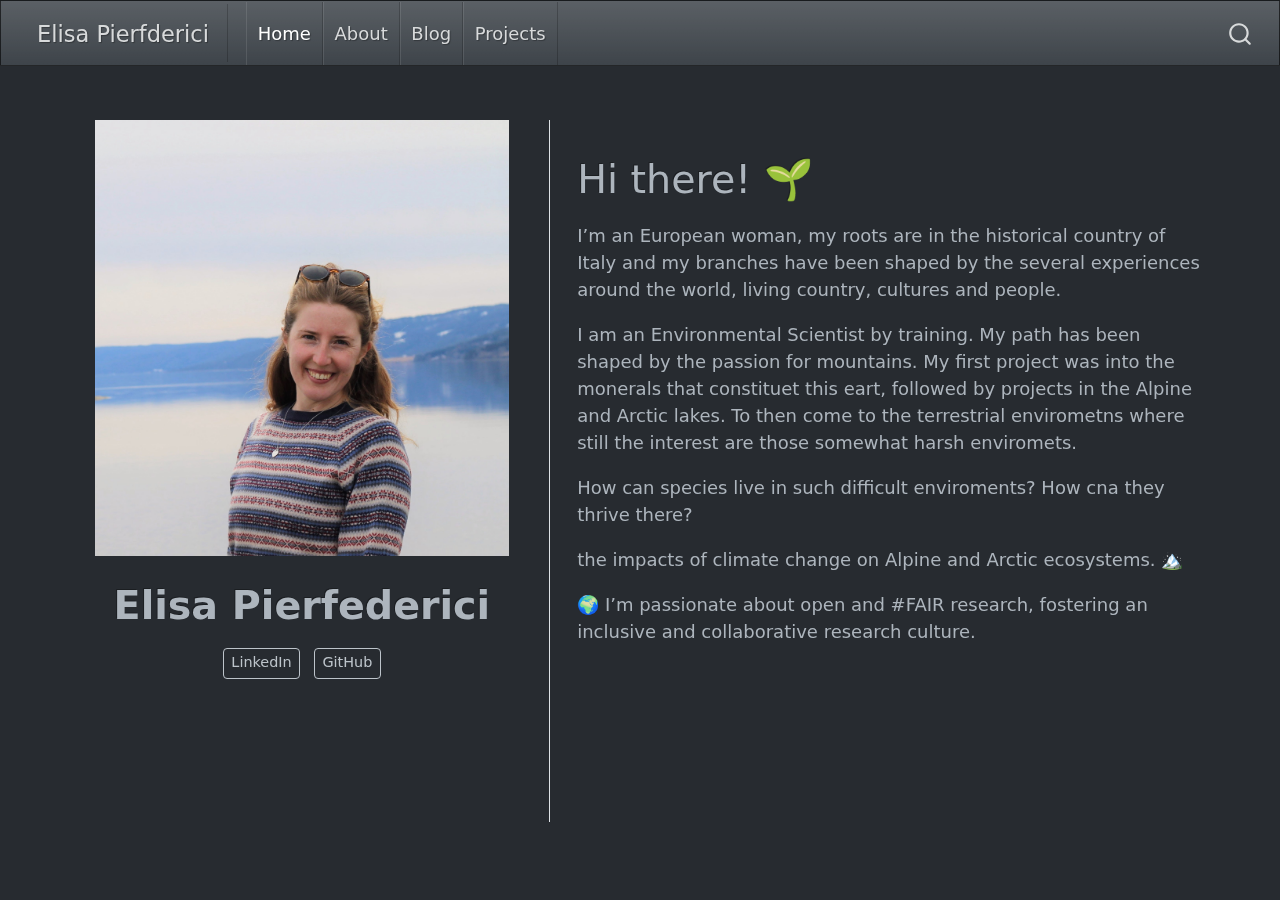
==== docs/index.html @ 18a9dc42 "." ====
<!DOCTYPE html>
<html xmlns="http://www.w3.org/1999/xhtml" lang="en" xml:lang="en"><head>

<meta charset="utf-8">
<meta name="generator" content="quarto-1.2.267">

<meta name="viewport" content="width=device-width, initial-scale=1.0, user-scalable=yes">


<title>Elisa Pierfderici - Elisa Pierfederici</title>
<style>
code{white-space: pre-wrap;}
span.smallcaps{font-variant: small-caps;}
div.columns{display: flex; gap: min(4vw, 1.5em);}
div.column{flex: auto; overflow-x: auto;}
div.hanging-indent{margin-left: 1.5em; text-indent: -1.5em;}
ul.task-list{list-style: none;}
ul.task-list li input[type="checkbox"] {
  width: 0.8em;
  margin: 0 0.8em 0.2em -1.6em;
  vertical-align: middle;
}
</style>


<script src="site_libs/quarto-nav/quarto-nav.js"></script>
<script src="site_libs/quarto-nav/headroom.min.js"></script>
<script src="site_libs/clipboard/clipboard.min.js"></script>
<script src="site_libs/quarto-search/autocomplete.umd.js"></script>
<script src="site_libs/quarto-search/fuse.min.js"></script>
<script src="site_libs/quarto-search/quarto-search.js"></script>
<meta name="quarto:offset" content="./">
<script src="site_libs/quarto-html/quarto.js"></script>
<script src="site_libs/quarto-html/popper.min.js"></script>
<script src="site_libs/quarto-html/tippy.umd.min.js"></script>
<link href="site_libs/quarto-html/tippy.css" rel="stylesheet">
<link href="site_libs/quarto-html/quarto-syntax-highlighting-dark.css" rel="stylesheet" id="quarto-text-highlighting-styles">
<script src="site_libs/bootstrap/bootstrap.min.js"></script>
<link href="site_libs/bootstrap/bootstrap-icons.css" rel="stylesheet">
<link href="site_libs/bootstrap/bootstrap.min.css" rel="stylesheet" id="quarto-bootstrap" data-mode="dark">
<script id="quarto-search-options" type="application/json">{
  "location": "navbar",
  "copy-button": false,
  "collapse-after": 3,
  "panel-placement": "end",
  "type": "overlay",
  "limit": 20,
  "language": {
    "search-no-results-text": "No results",
    "search-matching-documents-text": "matching documents",
    "search-copy-link-title": "Copy link to search",
    "search-hide-matches-text": "Hide additional matches",
    "search-more-match-text": "more match in this document",
    "search-more-matches-text": "more matches in this document",
    "search-clear-button-title": "Clear",
    "search-detached-cancel-button-title": "Cancel",
    "search-submit-button-title": "Submit"
  }
}</script>


<link rel="stylesheet" href="styles.css">
</head>

<body class="nav-fixed">

<div id="quarto-search-results"></div>
  <header id="quarto-header" class="headroom fixed-top">
    <nav class="navbar navbar-expand-lg navbar-dark ">
      <div class="navbar-container container-fluid">
      <div class="navbar-brand-container">
    <a class="navbar-brand" href="./index.html">
    <span class="navbar-title">Elisa Pierfderici</span>
    </a>
  </div>
          <button class="navbar-toggler" type="button" data-bs-toggle="collapse" data-bs-target="#navbarCollapse" aria-controls="navbarCollapse" aria-expanded="false" aria-label="Toggle navigation" onclick="if (window.quartoToggleHeadroom) { window.quartoToggleHeadroom(); }">
  <span class="navbar-toggler-icon"></span>
</button>
          <div class="collapse navbar-collapse" id="navbarCollapse">
            <ul class="navbar-nav navbar-nav-scroll me-auto">
  <li class="nav-item">
    <a class="nav-link active" href="./index.html" aria-current="page">
 <span class="menu-text">Home</span></a>
  </li>  
  <li class="nav-item">
    <a class="nav-link" href="./about.html">
 <span class="menu-text">About</span></a>
  </li>  
  <li class="nav-item">
    <a class="nav-link" href="./Blog.html">
 <span class="menu-text">Blog</span></a>
  </li>  
  <li class="nav-item">
    <a class="nav-link" href="./Projects.html">
 <span class="menu-text">Projects</span></a>
  </li>  
</ul>
              <div id="quarto-search" class="" title="Search"></div>
          </div> <!-- /navcollapse -->
      </div> <!-- /container-fluid -->
    </nav>
</header>
<!-- content -->
<div id="quarto-content" class="quarto-container page-columns page-rows-contents page-layout-full page-navbar">
<!-- sidebar -->
<!-- margin-sidebar -->
    
<!-- main -->
<div class="quarto-about-trestles column-page">
  <div class="about-entity">
    <img src="IMG_0788.JPG" class="about-image
  rectangle " style="width: 23em;">
<header id="title-block-header" class="quarto-title-block default">
<div class="quarto-title">
<h1 class="title"><strong>Elisa Pierfederici</strong></h1>
</div>
<div class="quarto-title-meta">
  </div>
</header>
    <div class="about-links">
  <a href="https://www.linkedin.com/in/maria-elisa-pierfederici-5392aa182/" class="about-link">
     <span class="about-link-text">LinkedIn</span>
  </a>
  <a href="https://github.com/mariapie" class="about-link">
     <span class="about-link-text">GitHub</span>
  </a>
</div>
  </div>
  <div class="about-contents"><main class="content column-page" id="quarto-document-content">
<section id="hi-there" class="level1">
<h1>Hi there! 🌱</h1>
<p>I’m an European woman, my roots are in the historical country of Italy and my branches have been shaped by the several experiences around the world, living country, cultures and people.</p>
<p>I am an Environmental Scientist by training. My path has been shaped by the passion for mountains. My first project was into the monerals that constituet this eart, followed by projects in the Alpine and Arctic lakes. To then come to the terrestrial envirometns where still the interest are those somewhat harsh enviromets.</p>
<p>How can species live in such difficult enviroments? How cna they thrive there?</p>
<p>the impacts of climate change on Alpine and Arctic ecosystems. 🏔️</p>
<p>🌍 I’m passionate about open and #FAIR research, fostering an inclusive and collaborative research culture.</p>


</section>
</main></div>
</div>
 <!-- /main -->
<script id="quarto-html-after-body" type="application/javascript">
window.document.addEventListener("DOMContentLoaded", function (event) {
  const toggleBodyColorMode = (bsSheetEl) => {
    const mode = bsSheetEl.getAttribute("data-mode");
    const bodyEl = window.document.querySelector("body");
    if (mode === "dark") {
      bodyEl.classList.add("quarto-dark");
      bodyEl.classList.remove("quarto-light");
    } else {
      bodyEl.classList.add("quarto-light");
      bodyEl.classList.remove("quarto-dark");
    }
  }
  const toggleBodyColorPrimary = () => {
    const bsSheetEl = window.document.querySelector("link#quarto-bootstrap");
    if (bsSheetEl) {
      toggleBodyColorMode(bsSheetEl);
    }
  }
  toggleBodyColorPrimary();  
  const clipboard = new window.ClipboardJS('.code-copy-button', {
    target: function(trigger) {
      return trigger.previousElementSibling;
    }
  });
  clipboard.on('success', function(e) {
    // button target
    const button = e.trigger;
    // don't keep focus
    button.blur();
    // flash "checked"
    button.classList.add('code-copy-button-checked');
    var currentTitle = button.getAttribute("title");
    button.setAttribute("title", "Copied!");
    let tooltip;
    if (window.bootstrap) {
      button.setAttribute("data-bs-toggle", "tooltip");
      button.setAttribute("data-bs-placement", "left");
      button.setAttribute("data-bs-title", "Copied!");
      tooltip = new bootstrap.Tooltip(button, 
        { trigger: "manual", 
          customClass: "code-copy-button-tooltip",
          offset: [0, -8]});
      tooltip.show();    
    }
    setTimeout(function() {
      if (tooltip) {
        tooltip.hide();
        button.removeAttribute("data-bs-title");
        button.removeAttribute("data-bs-toggle");
        button.removeAttribute("data-bs-placement");
      }
      button.setAttribute("title", currentTitle);
      button.classList.remove('code-copy-button-checked');
    }, 1000);
    // clear code selection
    e.clearSelection();
  });
  function tippyHover(el, contentFn) {
    const config = {
      allowHTML: true,
      content: contentFn,
      maxWidth: 500,
      delay: 100,
      arrow: false,
      appendTo: function(el) {
          return el.parentElement;
      },
      interactive: true,
      interactiveBorder: 10,
      theme: 'quarto',
      placement: 'bottom-start'
    };
    window.tippy(el, config); 
  }
  const noterefs = window.document.querySelectorAll('a[role="doc-noteref"]');
  for (var i=0; i<noterefs.length; i++) {
    const ref = noterefs[i];
    tippyHover(ref, function() {
      // use id or data attribute instead here
      let href = ref.getAttribute('data-footnote-href') || ref.getAttribute('href');
      try { href = new URL(href).hash; } catch {}
      const id = href.replace(/^#\/?/, "");
      const note = window.document.getElementById(id);
      return note.innerHTML;
    });
  }
  const findCites = (el) => {
    const parentEl = el.parentElement;
    if (parentEl) {
      const cites = parentEl.dataset.cites;
      if (cites) {
        return {
          el,
          cites: cites.split(' ')
        };
      } else {
        return findCites(el.parentElement)
      }
    } else {
      return undefined;
    }
  };
  var bibliorefs = window.document.querySelectorAll('a[role="doc-biblioref"]');
  for (var i=0; i<bibliorefs.length; i++) {
    const ref = bibliorefs[i];
    const citeInfo = findCites(ref);
    if (citeInfo) {
      tippyHover(citeInfo.el, function() {
        var popup = window.document.createElement('div');
        citeInfo.cites.forEach(function(cite) {
          var citeDiv = window.document.createElement('div');
          citeDiv.classList.add('hanging-indent');
          citeDiv.classList.add('csl-entry');
          var biblioDiv = window.document.getElementById('ref-' + cite);
          if (biblioDiv) {
            citeDiv.innerHTML = biblioDiv.innerHTML;
          }
          popup.appendChild(citeDiv);
        });
        return popup.innerHTML;
      });
    }
  }
});
</script>
</div> <!-- /content -->



</body></html>
---- docs/site_libs/quarto-html/tippy.css ----
.tippy-box[data-animation=fade][data-state=hidden]{opacity:0}[data-tippy-root]{max-width:calc(100vw - 10px)}.tippy-box{position:relative;background-color:#333;color:#fff;border-radius:4px;font-size:14px;line-height:1.4;white-space:normal;outline:0;transition-property:transform,visibility,opacity}.tippy-box[data-placement^=top]>.tippy-arrow{bottom:0}.tippy-box[data-placement^=top]>.tippy-arrow:before{bottom:-7px;left:0;border-width:8px 8px 0;border-top-color:initial;transform-origin:center top}.tippy-box[data-placement^=bottom]>.tippy-arrow{top:0}.tippy-box[data-placement^=bottom]>.tippy-arrow:before{top:-7px;left:0;border-width:0 8px 8px;border-bottom-color:initial;transform-origin:center bottom}.tippy-box[data-placement^=left]>.tippy-arrow{right:0}.tippy-box[data-placement^=left]>.tippy-arrow:before{border-width:8px 0 8px 8px;border-left-color:initial;right:-7px;transform-origin:center left}.tippy-box[data-placement^=right]>.tippy-arrow{left:0}.tippy-box[data-placement^=right]>.tippy-arrow:before{left:-7px;border-width:8px 8px 8px 0;border-right-color:initial;transform-origin:center right}.tippy-box[data-inertia][data-state=visible]{transition-timing-function:cubic-bezier(.54,1.5,.38,1.11)}.tippy-arrow{width:16px;height:16px;color:#333}.tippy-arrow:before{content:"";position:absolute;border-color:transparent;border-style:solid}.tippy-content{position:relative;padding:5px 9px;z-index:1}
---- docs/site_libs/quarto-html/quarto-syntax-highlighting-dark.css ----
/* quarto syntax highlight colors */
:root {
  --quarto-hl-al-color: #f07178;
  --quarto-hl-an-color: #d4d0ab;
  --quarto-hl-at-color: #00e0e0;
  --quarto-hl-bn-color: #d4d0ab;
  --quarto-hl-bu-color: #abe338;
  --quarto-hl-ch-color: #abe338;
  --quarto-hl-co-color: #f8f8f2;
  --quarto-hl-cv-color: #ffd700;
  --quarto-hl-cn-color: #ffd700;
  --quarto-hl-cf-color: #ffa07a;
  --quarto-hl-dt-color: #ffa07a;
  --quarto-hl-dv-color: #d4d0ab;
  --quarto-hl-do-color: #f8f8f2;
  --quarto-hl-er-color: #f07178;
  --quarto-hl-ex-color: #00e0e0;
  --quarto-hl-fl-color: #d4d0ab;
  --quarto-hl-fu-color: #ffa07a;
  --quarto-hl-im-color: #abe338;
  --quarto-hl-in-color: #d4d0ab;
  --quarto-hl-kw-color: #ffa07a;
  --quarto-hl-op-color: #ffa07a;
  --quarto-hl-ot-color: #00e0e0;
  --quarto-hl-pp-color: #dcc6e0;
  --quarto-hl-re-color: #00e0e0;
  --quarto-hl-sc-color: #abe338;
  --quarto-hl-ss-color: #abe338;
  --quarto-hl-st-color: #abe338;
  --quarto-hl-va-color: #00e0e0;
  --quarto-hl-vs-color: #abe338;
  --quarto-hl-wa-color: #dcc6e0;
}

/* other quarto variables */
:root {
  --quarto-font-monospace: SFMono-Regular, Menlo, Monaco, Consolas, "Liberation Mono", "Courier New", monospace;
}

code span.al {
  font-weight: bold;
  color: #f07178;
}

code span.an {
  color: #d4d0ab;
}

code span.at {
  color: #00e0e0;
}

code span.bn {
  color: #d4d0ab;
}

code span.bu {
  color: #abe338;
}

code span.ch {
  color: #abe338;
}

code span.co {
  font-style: italic;
  color: #f8f8f2;
}

code span.cv {
  color: #ffd700;
}

code span.cn {
  color: #ffd700;
}

code span.cf {
  font-weight: bold;
  color: #ffa07a;
}

code span.dt {
  color: #ffa07a;
}

code span.dv {
  color: #d4d0ab;
}

code span.do {
  color: #f8f8f2;
}

code span.er {
  color: #f07178;
  text-decoration: underline;
}

code span.ex {
  font-weight: bold;
  color: #00e0e0;
}

code span.fl {
  color: #d4d0ab;
}

code span.fu {
  color: #ffa07a;
}

code span.im {
  color: #abe338;
}

code span.in {
  color: #d4d0ab;
}

code span.kw {
  font-weight: bold;
  color: #ffa07a;
}

pre > code.sourceCode > span {
  color: #f8f8f2;
}

code span {
  color: #f8f8f2;
}

code.sourceCode > span {
  color: #f8f8f2;
}

div.sourceCode,
div.sourceCode pre.sourceCode {
  color: #f8f8f2;
}

code span.op {
  color: #ffa07a;
}

code span.ot {
  color: #00e0e0;
}

code span.pp {
  color: #dcc6e0;
}

code span.re {
  color: #00e0e0;
}

code span.sc {
  color: #abe338;
}

code span.ss {
  color: #abe338;
}

code span.st {
  color: #abe338;
}

code span.va {
  color: #00e0e0;
}

code span.vs {
  color: #abe338;
}

code span.wa {
  color: #dcc6e0;
}

.prevent-inlining {
  content: "</";
}

/*# sourceMappingURL=935a306eefa94366c21e1a970dddb765.css.map */
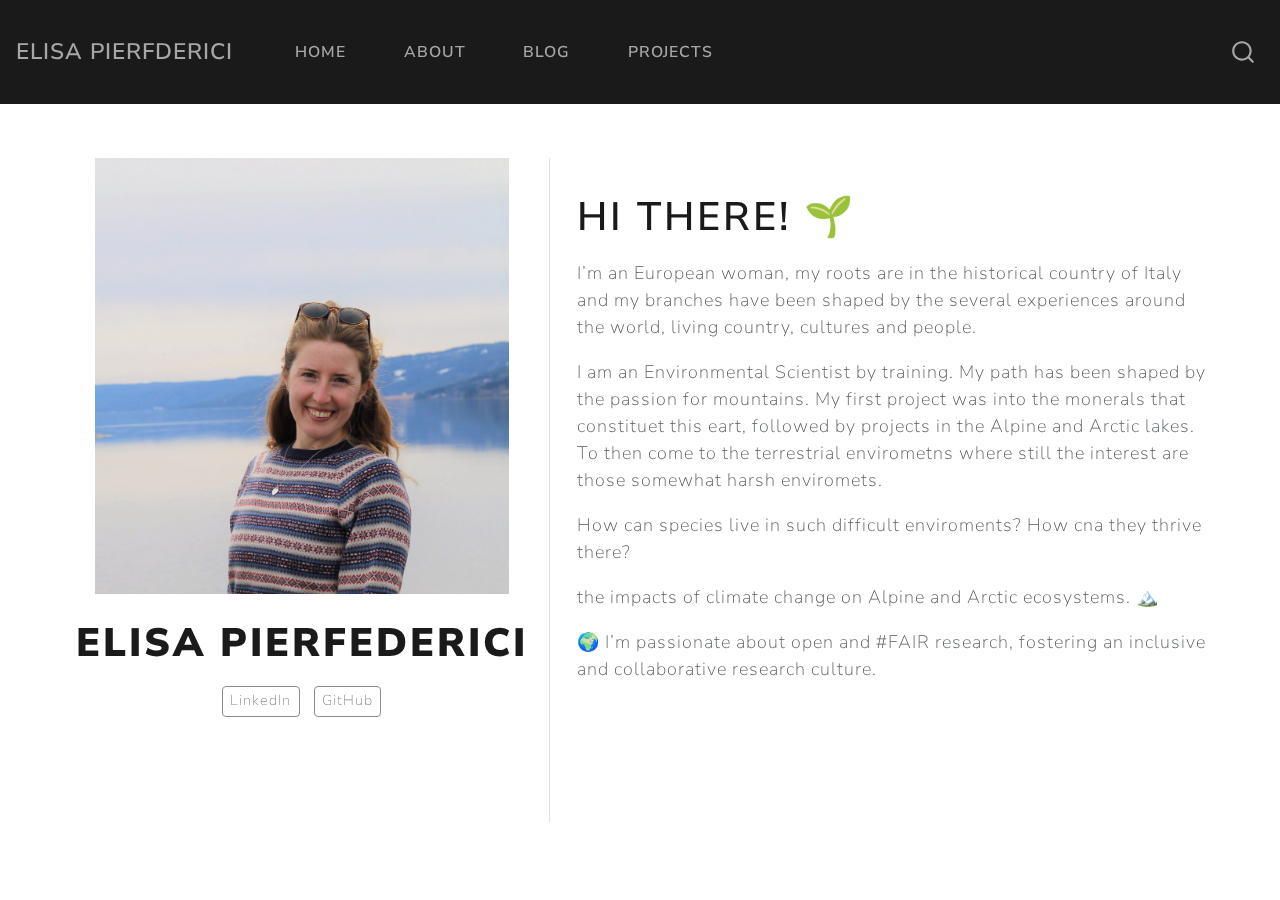
==== commit f41a38c6: "-" ====
--- a/docs/index.html
+++ b/docs/index.html
@@ -34,10 +34,10 @@
 <script src="site_libs/quarto-html/popper.min.js"></script>
 <script src="site_libs/quarto-html/tippy.umd.min.js"></script>
 <link href="site_libs/quarto-html/tippy.css" rel="stylesheet">
-<link href="site_libs/quarto-html/quarto-syntax-highlighting-dark.css" rel="stylesheet" id="quarto-text-highlighting-styles">
+<link href="site_libs/quarto-html/quarto-syntax-highlighting.css" rel="stylesheet" id="quarto-text-highlighting-styles">
 <script src="site_libs/bootstrap/bootstrap.min.js"></script>
 <link href="site_libs/bootstrap/bootstrap-icons.css" rel="stylesheet">
-<link href="site_libs/bootstrap/bootstrap.min.css" rel="stylesheet" id="quarto-bootstrap" data-mode="dark">
+<link href="site_libs/bootstrap/bootstrap.min.css" rel="stylesheet" id="quarto-bootstrap" data-mode="light">
 <script id="quarto-search-options" type="application/json">{
   "location": "navbar",
   "copy-button": false,
--- a/docs/site_libs/quarto-html/quarto-syntax-highlighting.css
+++ b/docs/site_libs/quarto-html/quarto-syntax-highlighting.css
@@ -0,0 +1,171 @@
+/* quarto syntax highlight colors */
+:root {
+  --quarto-hl-ot-color: #003B4F;
+  --quarto-hl-at-color: #657422;
+  --quarto-hl-ss-color: #20794D;
+  --quarto-hl-an-color: #5E5E5E;
+  --quarto-hl-fu-color: #4758AB;
+  --quarto-hl-st-color: #20794D;
+  --quarto-hl-cf-color: #003B4F;
+  --quarto-hl-op-color: #5E5E5E;
+  --quarto-hl-er-color: #AD0000;
+  --quarto-hl-bn-color: #AD0000;
+  --quarto-hl-al-color: #AD0000;
+  --quarto-hl-va-color: #111111;
+  --quarto-hl-bu-color: inherit;
+  --quarto-hl-ex-color: inherit;
+  --quarto-hl-pp-color: #AD0000;
+  --quarto-hl-in-color: #5E5E5E;
+  --quarto-hl-vs-color: #20794D;
+  --quarto-hl-wa-color: #5E5E5E;
+  --quarto-hl-do-color: #5E5E5E;
+  --quarto-hl-im-color: #00769E;
+  --quarto-hl-ch-color: #20794D;
+  --quarto-hl-dt-color: #AD0000;
+  --quarto-hl-fl-color: #AD0000;
+  --quarto-hl-co-color: #5E5E5E;
+  --quarto-hl-cv-color: #5E5E5E;
+  --quarto-hl-cn-color: #8f5902;
+  --quarto-hl-sc-color: #5E5E5E;
+  --quarto-hl-dv-color: #AD0000;
+  --quarto-hl-kw-color: #003B4F;
+}
+
+/* other quarto variables */
+:root {
+  --quarto-font-monospace: SFMono-Regular, Menlo, Monaco, Consolas, "Liberation Mono", "Courier New", monospace;
+}
+
+pre > code.sourceCode > span {
+  color: #003B4F;
+}
+
+code span {
+  color: #003B4F;
+}
+
+code.sourceCode > span {
+  color: #003B4F;
+}
+
+div.sourceCode,
+div.sourceCode pre.sourceCode {
+  color: #003B4F;
+}
+
+code span.ot {
+  color: #003B4F;
+}
+
+code span.at {
+  color: #657422;
+}
+
+code span.ss {
+  color: #20794D;
+}
+
+code span.an {
+  color: #5E5E5E;
+}
+
+code span.fu {
+  color: #4758AB;
+}
+
+code span.st {
+  color: #20794D;
+}
+
+code span.cf {
+  color: #003B4F;
+}
+
+code span.op {
+  color: #5E5E5E;
+}
+
+code span.er {
+  color: #AD0000;
+}
+
+code span.bn {
+  color: #AD0000;
+}
+
+code span.al {
+  color: #AD0000;
+}
+
+code span.va {
+  color: #111111;
+}
+
+code span.pp {
+  color: #AD0000;
+}
+
+code span.in {
+  color: #5E5E5E;
+}
+
+code span.vs {
+  color: #20794D;
+}
+
+code span.wa {
+  color: #5E5E5E;
+  font-style: italic;
+}
+
+code span.do {
+  color: #5E5E5E;
+  font-style: italic;
+}
+
+code span.im {
+  color: #00769E;
+}
+
+code span.ch {
+  color: #20794D;
+}
+
+code span.dt {
+  color: #AD0000;
+}
+
+code span.fl {
+  color: #AD0000;
+}
+
+code span.co {
+  color: #5E5E5E;
+}
+
+code span.cv {
+  color: #5E5E5E;
+  font-style: italic;
+}
+
+code span.cn {
+  color: #8f5902;
+}
+
+code span.sc {
+  color: #5E5E5E;
+}
+
+code span.dv {
+  color: #AD0000;
+}
+
+code span.kw {
+  color: #003B4F;
+}
+
+.prevent-inlining {
+  content: "</";
+}
+
+/*# sourceMappingURL=debc5d5d77c3f9108843748ff7464032.css.map */
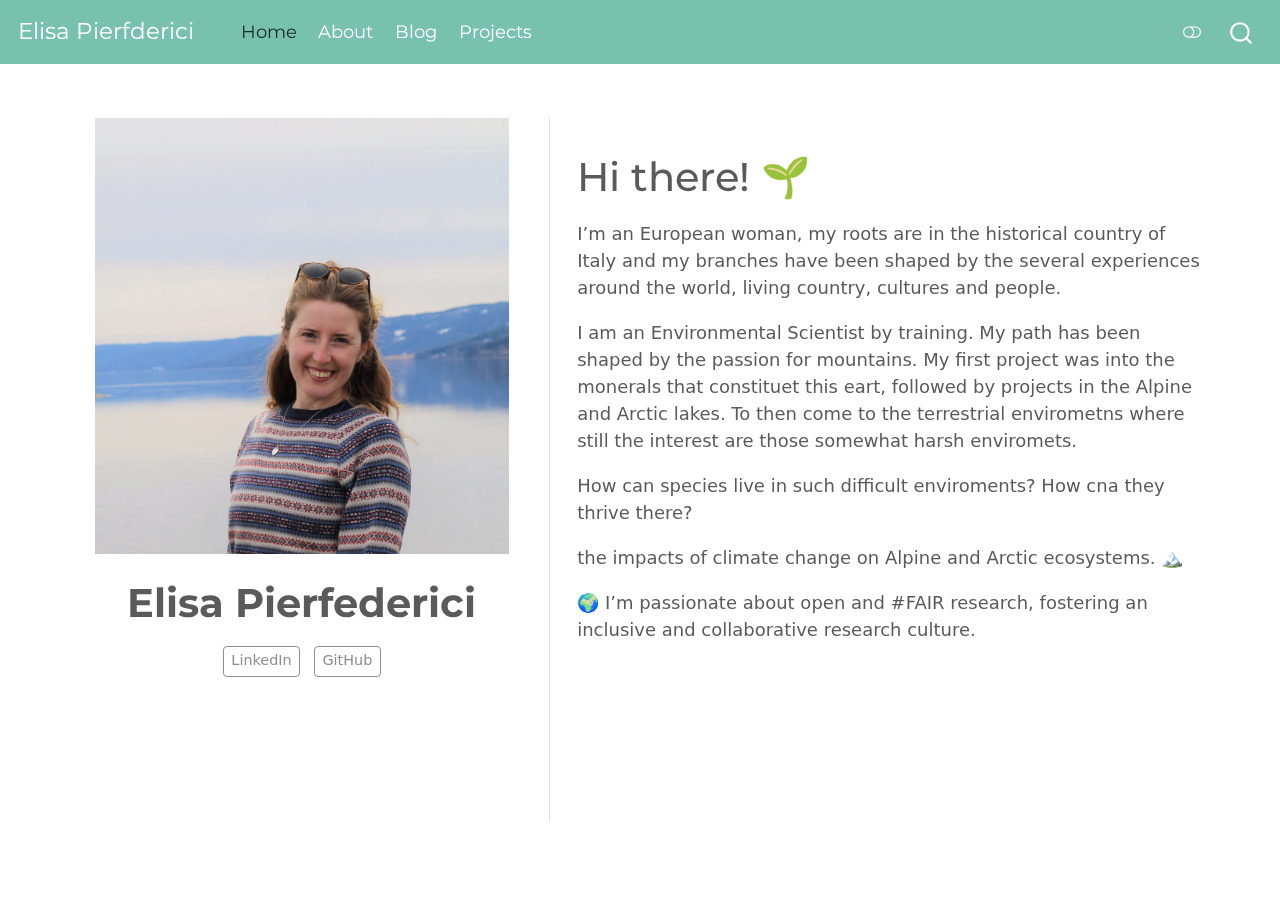
==== commit 1146cf05: "." ====
--- a/docs/index.html
+++ b/docs/index.html
@@ -34,10 +34,12 @@
 <script src="site_libs/quarto-html/popper.min.js"></script>
 <script src="site_libs/quarto-html/tippy.umd.min.js"></script>
 <link href="site_libs/quarto-html/tippy.css" rel="stylesheet">
-<link href="site_libs/quarto-html/quarto-syntax-highlighting.css" rel="stylesheet" id="quarto-text-highlighting-styles">
+<link href="site_libs/quarto-html/quarto-syntax-highlighting.css" rel="stylesheet" class="quarto-color-scheme" id="quarto-text-highlighting-styles">
+<link href="site_libs/quarto-html/quarto-syntax-highlighting-dark.css" rel="prefetch" class="quarto-color-scheme quarto-color-alternate" id="quarto-text-highlighting-styles">
 <script src="site_libs/bootstrap/bootstrap.min.js"></script>
 <link href="site_libs/bootstrap/bootstrap-icons.css" rel="stylesheet">
-<link href="site_libs/bootstrap/bootstrap.min.css" rel="stylesheet" id="quarto-bootstrap" data-mode="light">
+<link href="site_libs/bootstrap/bootstrap.min.css" rel="stylesheet" class="quarto-color-scheme" id="quarto-bootstrap" data-mode="light">
+<link href="site_libs/bootstrap/bootstrap-dark.min.css" rel="prefetch" class="quarto-color-scheme quarto-color-alternate" id="quarto-bootstrap" data-mode="light">
 <script id="quarto-search-options" type="application/json">{
   "location": "navbar",
   "copy-button": false,
@@ -95,6 +97,9 @@
  <span class="menu-text">Projects</span></a>
   </li>  
 </ul>
+              <div class="quarto-toggle-container">
+                  <a href="" class="quarto-color-scheme-toggle nav-link" onclick="window.quartoToggleColorScheme(); return false;" title="Toggle dark mode"><i class="bi"></i></a>
+              </div>
               <div id="quarto-search" class="" title="Search"></div>
           </div> <!-- /navcollapse -->
       </div> <!-- /container-fluid -->
@@ -160,6 +165,121 @@
     }
   }
   toggleBodyColorPrimary();  
+  const disableStylesheet = (stylesheets) => {
+    for (let i=0; i < stylesheets.length; i++) {
+      const stylesheet = stylesheets[i];
+      stylesheet.rel = 'prefetch';
+    }
+  }
+  const enableStylesheet = (stylesheets) => {
+    for (let i=0; i < stylesheets.length; i++) {
+      const stylesheet = stylesheets[i];
+      stylesheet.rel = 'stylesheet';
+    }
+  }
+  const manageTransitions = (selector, allowTransitions) => {
+    const els = window.document.querySelectorAll(selector);
+    for (let i=0; i < els.length; i++) {
+      const el = els[i];
+      if (allowTransitions) {
+        el.classList.remove('notransition');
+      } else {
+        el.classList.add('notransition');
+      }
+    }
+  }
+  const toggleColorMode = (alternate) => {
+    // Switch the stylesheets
+    const alternateStylesheets = window.document.querySelectorAll('link.quarto-color-scheme.quarto-color-alternate');
+    manageTransitions('#quarto-margin-sidebar .nav-link', false);
+    if (alternate) {
+      enableStylesheet(alternateStylesheets);
+      for (const sheetNode of alternateStylesheets) {
+        if (sheetNode.id === "quarto-bootstrap") {
+          toggleBodyColorMode(sheetNode);
+        }
+      }
+    } else {
+      disableStylesheet(alternateStylesheets);
+      toggleBodyColorPrimary();
+    }
+    manageTransitions('#quarto-margin-sidebar .nav-link', true);
+    // Switch the toggles
+    const toggles = window.document.querySelectorAll('.quarto-color-scheme-toggle');
+    for (let i=0; i < toggles.length; i++) {
+      const toggle = toggles[i];
+      if (toggle) {
+        if (alternate) {
+          toggle.classList.add("alternate");     
+        } else {
+          toggle.classList.remove("alternate");
+        }
+      }
+    }
+    // Hack to workaround the fact that safari doesn't
+    // properly recolor the scrollbar when toggling (#1455)
+    if (navigator.userAgent.indexOf('Safari') > 0 && navigator.userAgent.indexOf('Chrome') == -1) {
+      manageTransitions("body", false);
+      window.scrollTo(0, 1);
+      setTimeout(() => {
+        window.scrollTo(0, 0);
+        manageTransitions("body", true);
+      }, 40);  
+    }
+  }
+  const isFileUrl = () => { 
+    return window.location.protocol === 'file:';
+  }
+  const hasAlternateSentinel = () => {  
+    let styleSentinel = getColorSchemeSentinel();
+    if (styleSentinel !== null) {
+      return styleSentinel === "alternate";
+    } else {
+      return false;
+    }
+  }
+  const setStyleSentinel = (alternate) => {
+    const value = alternate ? "alternate" : "default";
+    if (!isFileUrl()) {
+      window.localStorage.setItem("quarto-color-scheme", value);
+    } else {
+      localAlternateSentinel = value;
+    }
+  }
+  const getColorSchemeSentinel = () => {
+    if (!isFileUrl()) {
+      const storageValue = window.localStorage.getItem("quarto-color-scheme");
+      return storageValue != null ? storageValue : localAlternateSentinel;
+    } else {
+      return localAlternateSentinel;
+    }
+  }
+  let localAlternateSentinel = 'default';
+  // Dark / light mode switch
+  window.quartoToggleColorScheme = () => {
+    // Read the current dark / light value 
+    let toAlternate = !hasAlternateSentinel();
+    toggleColorMode(toAlternate);
+    setStyleSentinel(toAlternate);
+  };
+  // Ensure there is a toggle, if there isn't float one in the top right
+  if (window.document.querySelector('.quarto-color-scheme-toggle') === null) {
+    const a = window.document.createElement('a');
+    a.classList.add('top-right');
+    a.classList.add('quarto-color-scheme-toggle');
+    a.href = "";
+    a.onclick = function() { try { window.quartoToggleColorScheme(); } catch {} return false; };
+    const i = window.document.createElement("i");
+    i.classList.add('bi');
+    a.appendChild(i);
+    window.document.body.appendChild(a);
+  }
+  // Switch to dark mode if need be
+  if (hasAlternateSentinel()) {
+    toggleColorMode(true);
+  } else {
+    toggleColorMode(false);
+  }
   const clipboard = new window.ClipboardJS('.code-copy-button', {
     target: function(trigger) {
       return trigger.previousElementSibling;
--- a/docs/site_libs/quarto-html/quarto-syntax-highlighting-dark.css
+++ b/docs/site_libs/quarto-html/quarto-syntax-highlighting-dark.css
@@ -0,0 +1,187 @@
+/* quarto syntax highlight colors */
+:root {
+  --quarto-hl-al-color: #f07178;
+  --quarto-hl-an-color: #d4d0ab;
+  --quarto-hl-at-color: #00e0e0;
+  --quarto-hl-bn-color: #d4d0ab;
+  --quarto-hl-bu-color: #abe338;
+  --quarto-hl-ch-color: #abe338;
+  --quarto-hl-co-color: #f8f8f2;
+  --quarto-hl-cv-color: #ffd700;
+  --quarto-hl-cn-color: #ffd700;
+  --quarto-hl-cf-color: #ffa07a;
+  --quarto-hl-dt-color: #ffa07a;
+  --quarto-hl-dv-color: #d4d0ab;
+  --quarto-hl-do-color: #f8f8f2;
+  --quarto-hl-er-color: #f07178;
+  --quarto-hl-ex-color: #00e0e0;
+  --quarto-hl-fl-color: #d4d0ab;
+  --quarto-hl-fu-color: #ffa07a;
+  --quarto-hl-im-color: #abe338;
+  --quarto-hl-in-color: #d4d0ab;
+  --quarto-hl-kw-color: #ffa07a;
+  --quarto-hl-op-color: #ffa07a;
+  --quarto-hl-ot-color: #00e0e0;
+  --quarto-hl-pp-color: #dcc6e0;
+  --quarto-hl-re-color: #00e0e0;
+  --quarto-hl-sc-color: #abe338;
+  --quarto-hl-ss-color: #abe338;
+  --quarto-hl-st-color: #abe338;
+  --quarto-hl-va-color: #00e0e0;
+  --quarto-hl-vs-color: #abe338;
+  --quarto-hl-wa-color: #dcc6e0;
+}
+
+/* other quarto variables */
+:root {
+  --quarto-font-monospace: SFMono-Regular, Menlo, Monaco, Consolas, "Liberation Mono", "Courier New", monospace;
+}
+
+code span.al {
+  font-weight: bold;
+  color: #f07178;
+}
+
+code span.an {
+  color: #d4d0ab;
+}
+
+code span.at {
+  color: #00e0e0;
+}
+
+code span.bn {
+  color: #d4d0ab;
+}
+
+code span.bu {
+  color: #abe338;
+}
+
+code span.ch {
+  color: #abe338;
+}
+
+code span.co {
+  font-style: italic;
+  color: #f8f8f2;
+}
+
+code span.cv {
+  color: #ffd700;
+}
+
+code span.cn {
+  color: #ffd700;
+}
+
+code span.cf {
+  font-weight: bold;
+  color: #ffa07a;
+}
+
+code span.dt {
+  color: #ffa07a;
+}
+
+code span.dv {
+  color: #d4d0ab;
+}
+
+code span.do {
+  color: #f8f8f2;
+}
+
+code span.er {
+  color: #f07178;
+  text-decoration: underline;
+}
+
+code span.ex {
+  font-weight: bold;
+  color: #00e0e0;
+}
+
+code span.fl {
+  color: #d4d0ab;
+}
+
+code span.fu {
+  color: #ffa07a;
+}
+
+code span.im {
+  color: #abe338;
+}
+
+code span.in {
+  color: #d4d0ab;
+}
+
+code span.kw {
+  font-weight: bold;
+  color: #ffa07a;
+}
+
+pre > code.sourceCode > span {
+  color: #f8f8f2;
+}
+
+code span {
+  color: #f8f8f2;
+}
+
+code.sourceCode > span {
+  color: #f8f8f2;
+}
+
+div.sourceCode,
+div.sourceCode pre.sourceCode {
+  color: #f8f8f2;
+}
+
+code span.op {
+  color: #ffa07a;
+}
+
+code span.ot {
+  color: #00e0e0;
+}
+
+code span.pp {
+  color: #dcc6e0;
+}
+
+code span.re {
+  color: #00e0e0;
+}
+
+code span.sc {
+  color: #abe338;
+}
+
+code span.ss {
+  color: #abe338;
+}
+
+code span.st {
+  color: #abe338;
+}
+
+code span.va {
+  color: #00e0e0;
+}
+
+code span.vs {
+  color: #abe338;
+}
+
+code span.wa {
+  color: #dcc6e0;
+}
+
+.prevent-inlining {
+  content: "</";
+}
+
+/*# sourceMappingURL=935a306eefa94366c21e1a970dddb765.css.map */
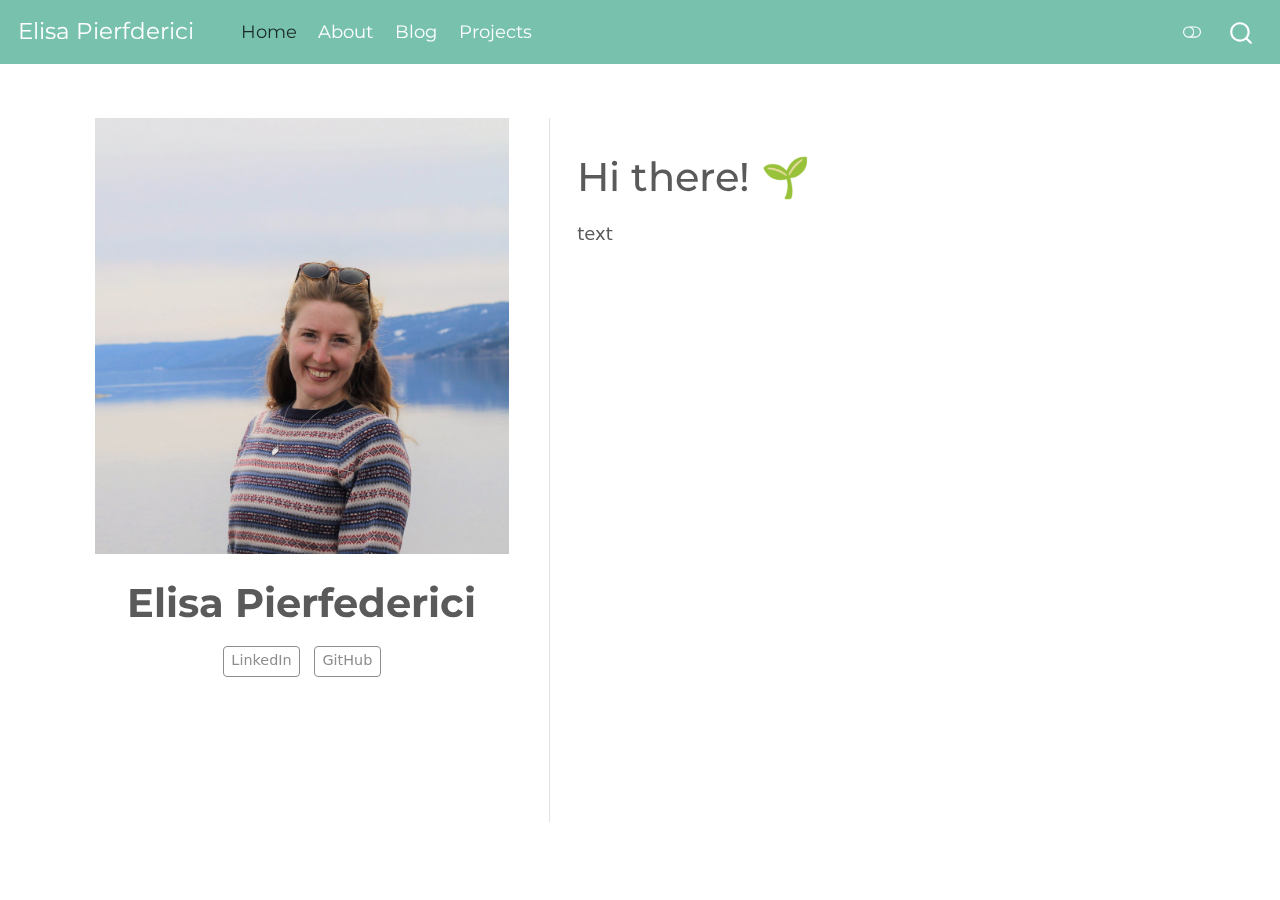
==== commit c43aeef8: "update" ====
--- a/docs/index.html
+++ b/docs/index.html
@@ -134,11 +134,7 @@
   <div class="about-contents"><main class="content column-page" id="quarto-document-content">
 <section id="hi-there" class="level1">
 <h1>Hi there! 🌱</h1>
-<p>I’m an European woman, my roots are in the historical country of Italy and my branches have been shaped by the several experiences around the world, living country, cultures and people.</p>
-<p>I am an Environmental Scientist by training. My path has been shaped by the passion for mountains. My first project was into the monerals that constituet this eart, followed by projects in the Alpine and Arctic lakes. To then come to the terrestrial envirometns where still the interest are those somewhat harsh enviromets.</p>
-<p>How can species live in such difficult enviroments? How cna they thrive there?</p>
-<p>the impacts of climate change on Alpine and Arctic ecosystems. 🏔️</p>
-<p>🌍 I’m passionate about open and #FAIR research, fostering an inclusive and collaborative research culture.</p>
+<p>text</p>
 
 
 </section>
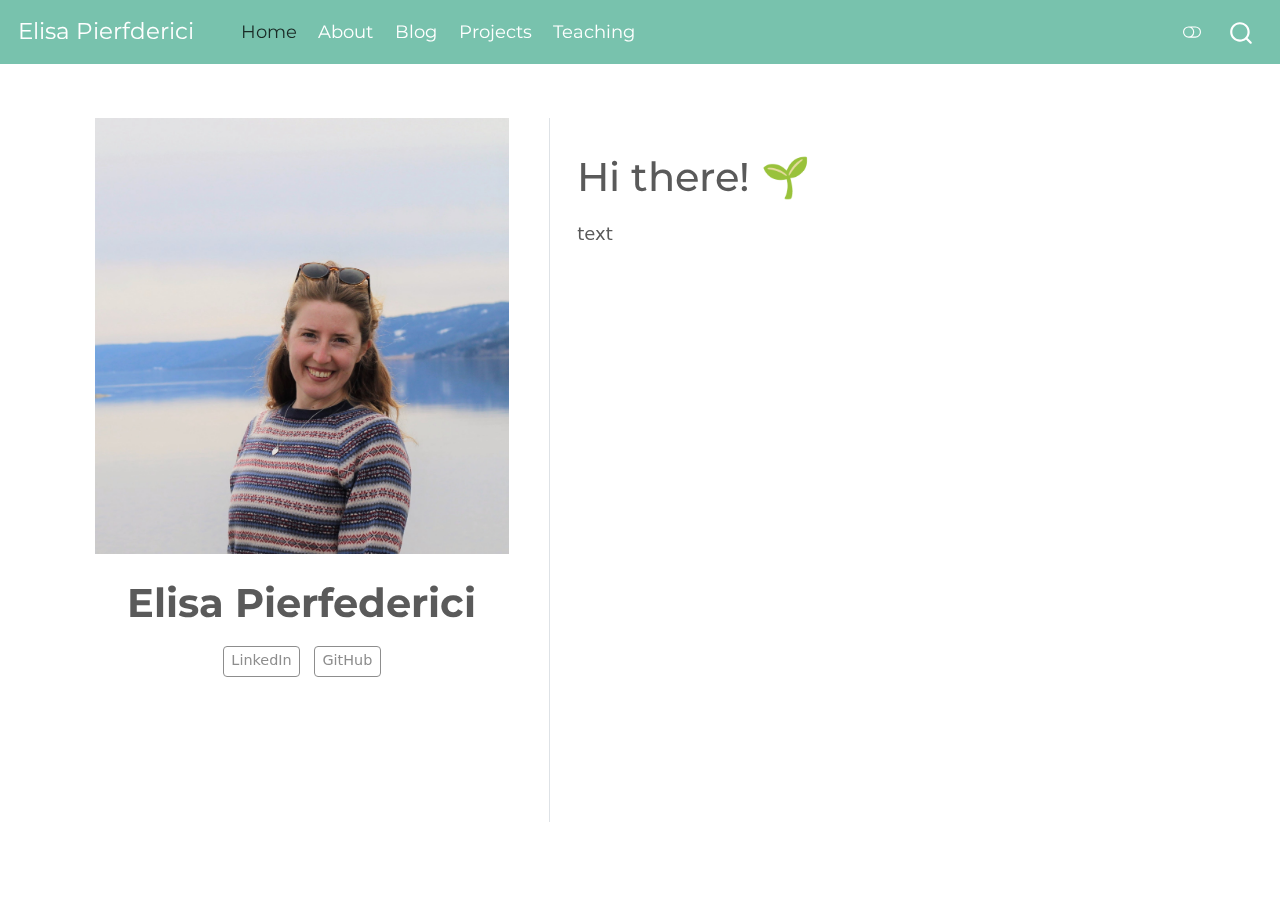
==== commit ef13d940: "update" ====
--- a/docs/index.html
+++ b/docs/index.html
@@ -89,12 +89,16 @@
  <span class="menu-text">About</span></a>
   </li>  
   <li class="nav-item">
-    <a class="nav-link" href="./Blog.html">
+    <a class="nav-link" href="./Teaching.html">
  <span class="menu-text">Blog</span></a>
   </li>  
   <li class="nav-item">
     <a class="nav-link" href="./Projects.html">
  <span class="menu-text">Projects</span></a>
+  </li>  
+  <li class="nav-item">
+    <a class="nav-link" href="./Blog.html">
+ <span class="menu-text">Teaching</span></a>
   </li>  
 </ul>
               <div class="quarto-toggle-container">
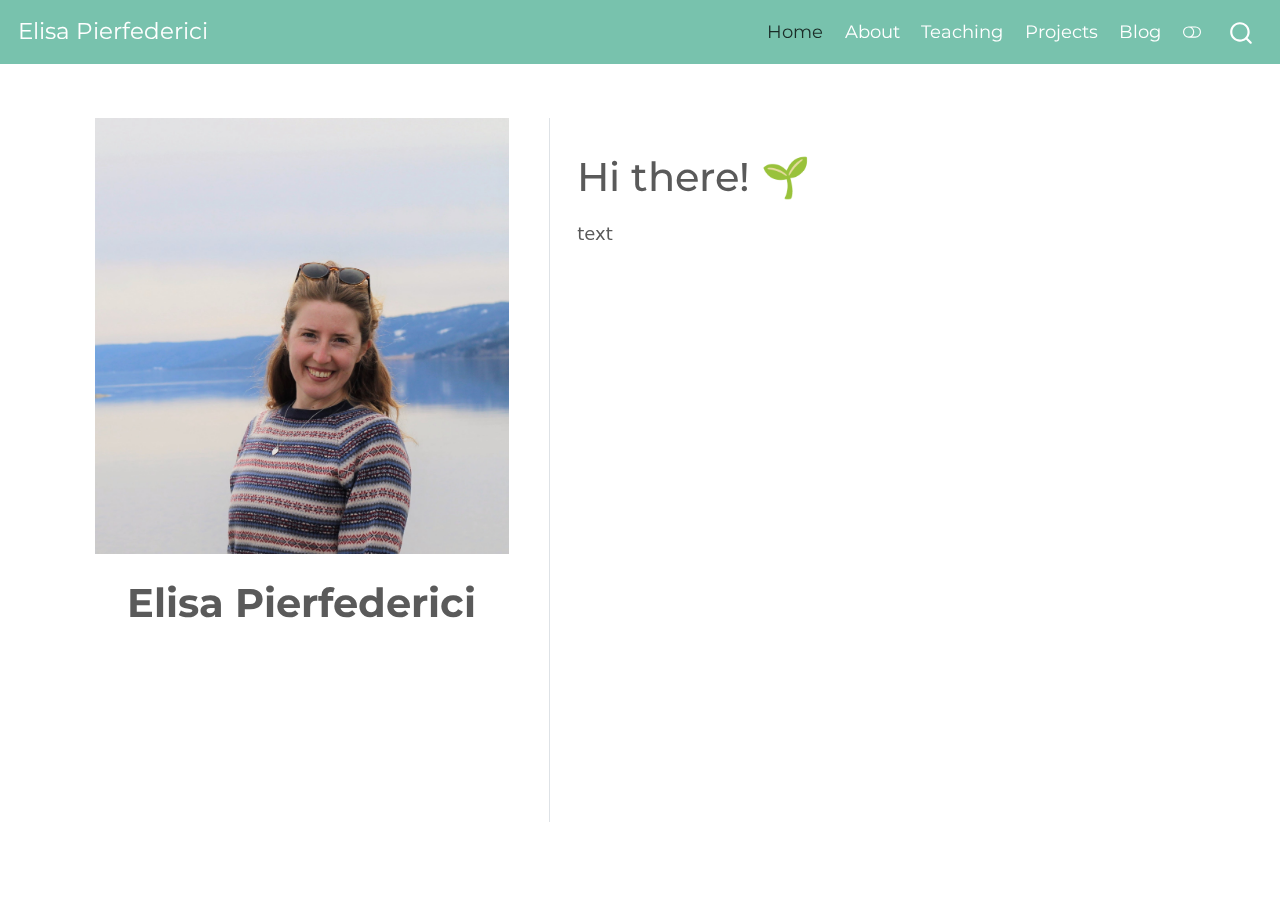
==== commit 2ad56497: "updates" ====
--- a/docs/index.html
+++ b/docs/index.html
@@ -7,7 +7,7 @@
 <meta name="viewport" content="width=device-width, initial-scale=1.0, user-scalable=yes">
 
 
-<title>Elisa Pierfderici - Elisa Pierfederici</title>
+<title>Elisa Pierfederici - Elisa Pierfederici</title>
 <style>
 code{white-space: pre-wrap;}
 span.smallcaps{font-variant: small-caps;}
@@ -72,14 +72,14 @@
       <div class="navbar-container container-fluid">
       <div class="navbar-brand-container">
     <a class="navbar-brand" href="./index.html">
-    <span class="navbar-title">Elisa Pierfderici</span>
+    <span class="navbar-title">Elisa Pierfederici</span>
     </a>
   </div>
           <button class="navbar-toggler" type="button" data-bs-toggle="collapse" data-bs-target="#navbarCollapse" aria-controls="navbarCollapse" aria-expanded="false" aria-label="Toggle navigation" onclick="if (window.quartoToggleHeadroom) { window.quartoToggleHeadroom(); }">
   <span class="navbar-toggler-icon"></span>
 </button>
           <div class="collapse navbar-collapse" id="navbarCollapse">
-            <ul class="navbar-nav navbar-nav-scroll me-auto">
+            <ul class="navbar-nav navbar-nav-scroll ms-auto">
   <li class="nav-item">
     <a class="nav-link active" href="./index.html" aria-current="page">
  <span class="menu-text">Home</span></a>
@@ -90,7 +90,7 @@
   </li>  
   <li class="nav-item">
     <a class="nav-link" href="./Teaching.html">
- <span class="menu-text">Blog</span></a>
+ <span class="menu-text">Teaching</span></a>
   </li>  
   <li class="nav-item">
     <a class="nav-link" href="./Projects.html">
@@ -98,7 +98,7 @@
   </li>  
   <li class="nav-item">
     <a class="nav-link" href="./Blog.html">
- <span class="menu-text">Teaching</span></a>
+ <span class="menu-text">Blog</span></a>
   </li>  
 </ul>
               <div class="quarto-toggle-container">
@@ -126,14 +126,6 @@
 <div class="quarto-title-meta">
   </div>
 </header>
-    <div class="about-links">
-  <a href="https://www.linkedin.com/in/maria-elisa-pierfederici-5392aa182/" class="about-link">
-     <span class="about-link-text">LinkedIn</span>
-  </a>
-  <a href="https://github.com/mariapie" class="about-link">
-     <span class="about-link-text">GitHub</span>
-  </a>
-</div>
   </div>
   <div class="about-contents"><main class="content column-page" id="quarto-document-content">
 <section id="hi-there" class="level1">
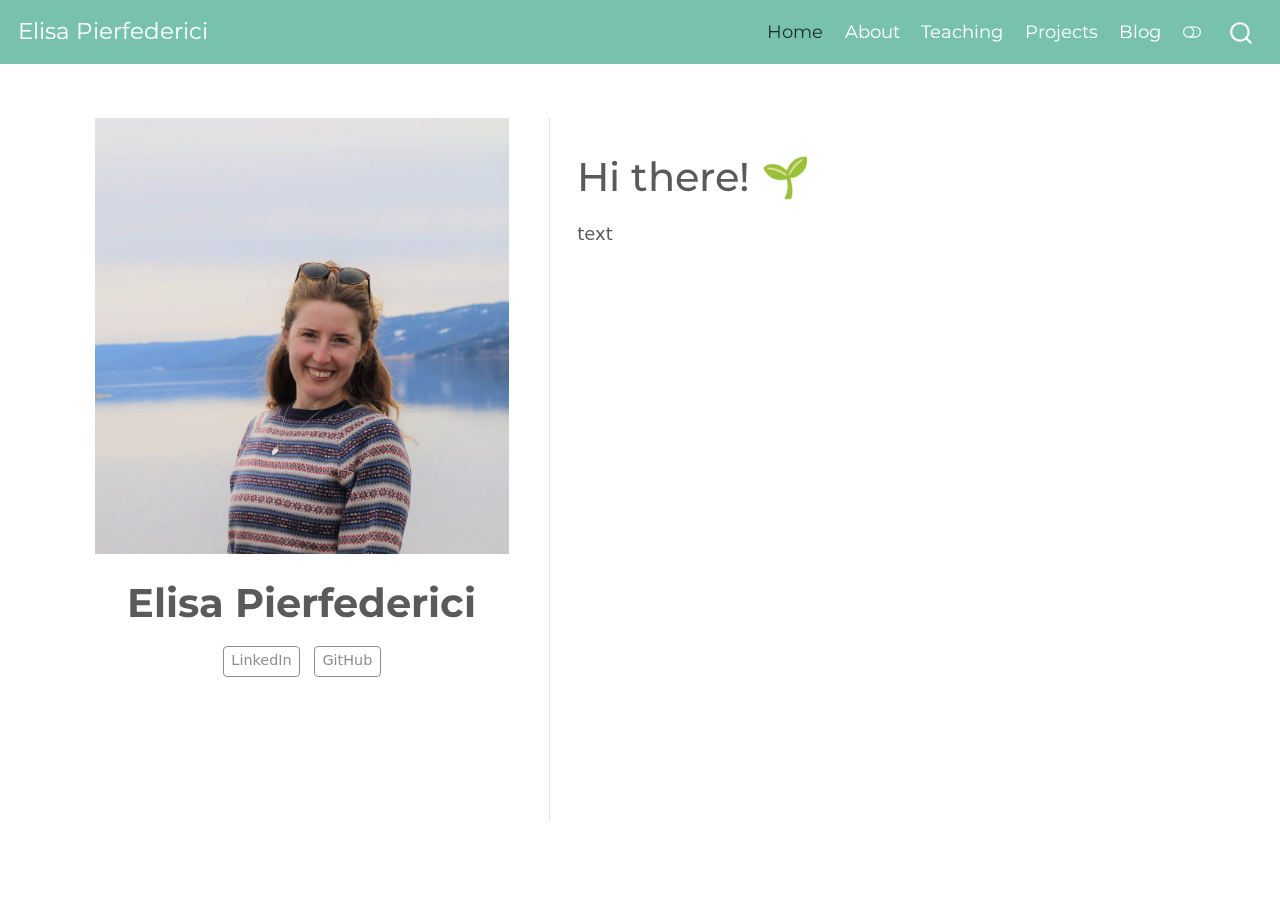
==== commit e1610a4f: "update" ====
--- a/docs/index.html
+++ b/docs/index.html
@@ -126,6 +126,14 @@
 <div class="quarto-title-meta">
   </div>
 </header>
+    <div class="about-links">
+  <a href="https://www.linkedin.com/in/maria-elisa-pierfederici-5392aa182/" class="about-link">
+     <span class="about-link-text">LinkedIn</span>
+  </a>
+  <a href="https://github.com/mariapie" class="about-link">
+     <span class="about-link-text">GitHub</span>
+  </a>
+</div>
   </div>
   <div class="about-contents"><main class="content column-page" id="quarto-document-content">
 <section id="hi-there" class="level1">
--- a/docs/styles.css
+++ b/docs/styles.css
@@ -1 +1 @@
-/* css styles */
+/*-- scss:defaults --*/
